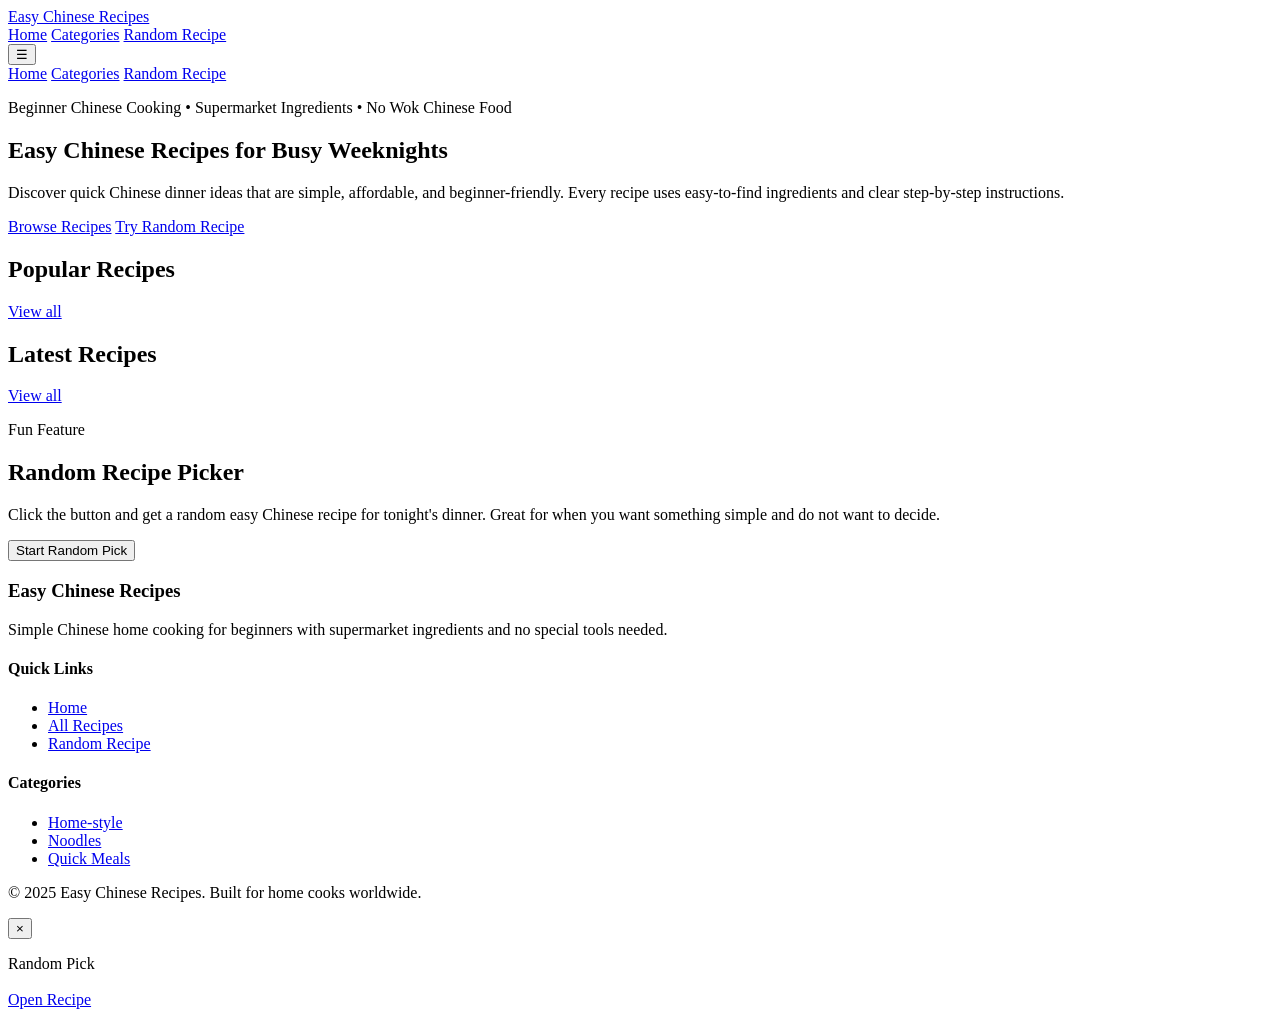
==== index.html @ 810ed9e0 "Add files via upload" ====
<!DOCTYPE html>
<html lang="en">
<head>
  <meta charset="UTF-8" />
  <meta name="viewport" content="width=device-width, initial-scale=1.0" />
  <title>Easy Chinese Recipes for Beginners | No Wok Needed</title>
  <meta name="description" content="Discover easy Chinese recipes for beginners with supermarket ingredients, no special tools, and step-by-step instructions for quick Chinese dinners." />
  <meta name="keywords" content="easy chinese recipe, beginner chinese cooking, quick chinese dinner, no wok chinese food, supermarket ingredients chinese recipe" />
  
  <!-- Open Graph -->
  <meta property="og:title" content="Easy Chinese Recipes for Beginners | No Wok Needed" />
  <meta property="og:description" content="Simple Chinese home cooking recipes with supermarket ingredients and no special tools needed." />
  <meta property="og:type" content="website" />
  <meta property="og:url" content="https://your-username.github.io/your-repo-name/" />
  <meta property="og:image" content="https://your-username.github.io/your-repo-name/og-image.jpg" />
  
  <!-- Twitter Card -->
  <meta name="twitter:card" content="summary_large_image" />
  <meta name="twitter:title" content="Easy Chinese Recipes for Beginners" />
  <meta name="twitter:description" content="Simple Chinese home cooking recipes with supermarket ingredients." />
  
  <link rel="canonical" href="https://your-username.github.io/your-repo-name/" />
  <link rel="stylesheet" href="css/style.css" />
  <link rel="preconnect" href="https://fonts.googleapis.com">
  <link rel="preconnect" href="https://fonts.gstatic.com" crossorigin>
  <link href="https://fonts.googleapis.com/css2?family=Inter:wght@400;500;600;700;800&display=swap" rel="stylesheet">
</head>
<body>
  <header class="site-header">
    <div class="container nav-wrap">
      <a class="brand" href="index.html">Easy Chinese Recipes</a>
      <nav class="nav">
        <a href="index.html" class="active">Home</a>
        <a href="categories.html">Categories</a>
        <a href="#random" id="randomBtnTop">Random Recipe</a>
      </nav>
      <button class="menu-btn" id="menuBtn" aria-label="Open menu">☰</button>
    </div>
    <div class="mobile-nav" id="mobileNav">
      <a href="index.html" class="active">Home</a>
      <a href="categories.html">Categories</a>
      <a href="#random" id="randomBtnMobile">Random Recipe</a>
    </div>
  </header>

  <main>
    <section class="hero">
      <div class="container">
        <p class="eyebrow">Beginner Chinese Cooking • Supermarket Ingredients • No Wok Chinese Food</p>
        <h1>Easy Chinese Recipes for Busy Weeknights</h1>
        <p class="hero-text">
          Discover quick Chinese dinner ideas that are simple, affordable, and beginner-friendly.
          Every recipe uses easy-to-find ingredients and clear step-by-step instructions.
        </p>
        <div class="hero-actions">
          <a href="categories.html" class="btn">Browse Recipes</a>
          <a href="#random" class="btn btn-outline" id="randomBtnHero">Try Random Recipe</a>
        </div>
      </div>
    </section>

    <section class="section">
      <div class="container">
        <div class="section-head">
          <h2>Popular Recipes</h2>
          <a href="categories.html">View all</a>
        </div>
        <div class="grid" id="popularGrid"></div>
      </div>
    </section>

    <section class="section section-alt">
      <div class="container">
        <div class="section-head">
          <h2>Latest Recipes</h2>
          <a href="categories.html">View all</a>
        </div>
        <div class="grid" id="latestGrid"></div>
      </div>
    </section>

    <section class="section random-section" id="random">
      <div class="container">
        <div class="random-box">
          <div>
            <p class="eyebrow">Fun Feature</p>
            <h2>Random Recipe Picker</h2>
            <p>
              Click the button and get a random easy Chinese recipe for tonight's dinner.
              Great for when you want something simple and do not want to decide.
            </p>
          </div>
          <button class="btn" id="randomBtn">Start Random Pick</button>
        </div>
      </div>
    </section>
  </main>

  <footer class="site-footer">
    <div class="container footer-wrap">
      <div class="footer-col">
        <h3>Easy Chinese Recipes</h3>
        <p>Simple Chinese home cooking for beginners with supermarket ingredients and no special tools needed.</p>
      </div>
      <div class="footer-col">
        <h4>Quick Links</h4>
        <ul>
          <li><a href="index.html">Home</a></li>
          <li><a href="categories.html">All Recipes</a></li>
          <li><a href="#random">Random Recipe</a></li>
        </ul>
      </div>
      <div class="footer-col">
        <h4>Categories</h4>
        <ul>
          <li><a href="categories.html?cat=home-style">Home-style</a></li>
          <li><a href="categories.html?cat=noodles">Noodles</a></li>
          <li><a href="categories.html?cat=quick-meals">Quick Meals</a></li>
        </ul>
      </div>
    </div>
    <div class="footer-bottom">
      <p>© 2025 Easy Chinese Recipes. Built for home cooks worldwide.</p>
    </div>
  </footer>

  <div class="modal" id="randomModal" aria-hidden="true">
    <div class="modal-overlay" id="modalOverlay"></div>
    <div class="modal-card">
      <button class="modal-close" id="modalClose" aria-label="Close">×</button>
      <p class="eyebrow">Random Pick</p>
      <h3 id="modalTitle"></h3>
      <p id="modalDesc"></p>
      <div class="modal-meta" id="modalMeta"></div>
      <a id="modalLink" class="btn" href="#">Open Recipe</a>
    </div>
  </div>

  <script src="js/data.js"></script>
  <script src="js/main.js"></script>
</body>
</html>
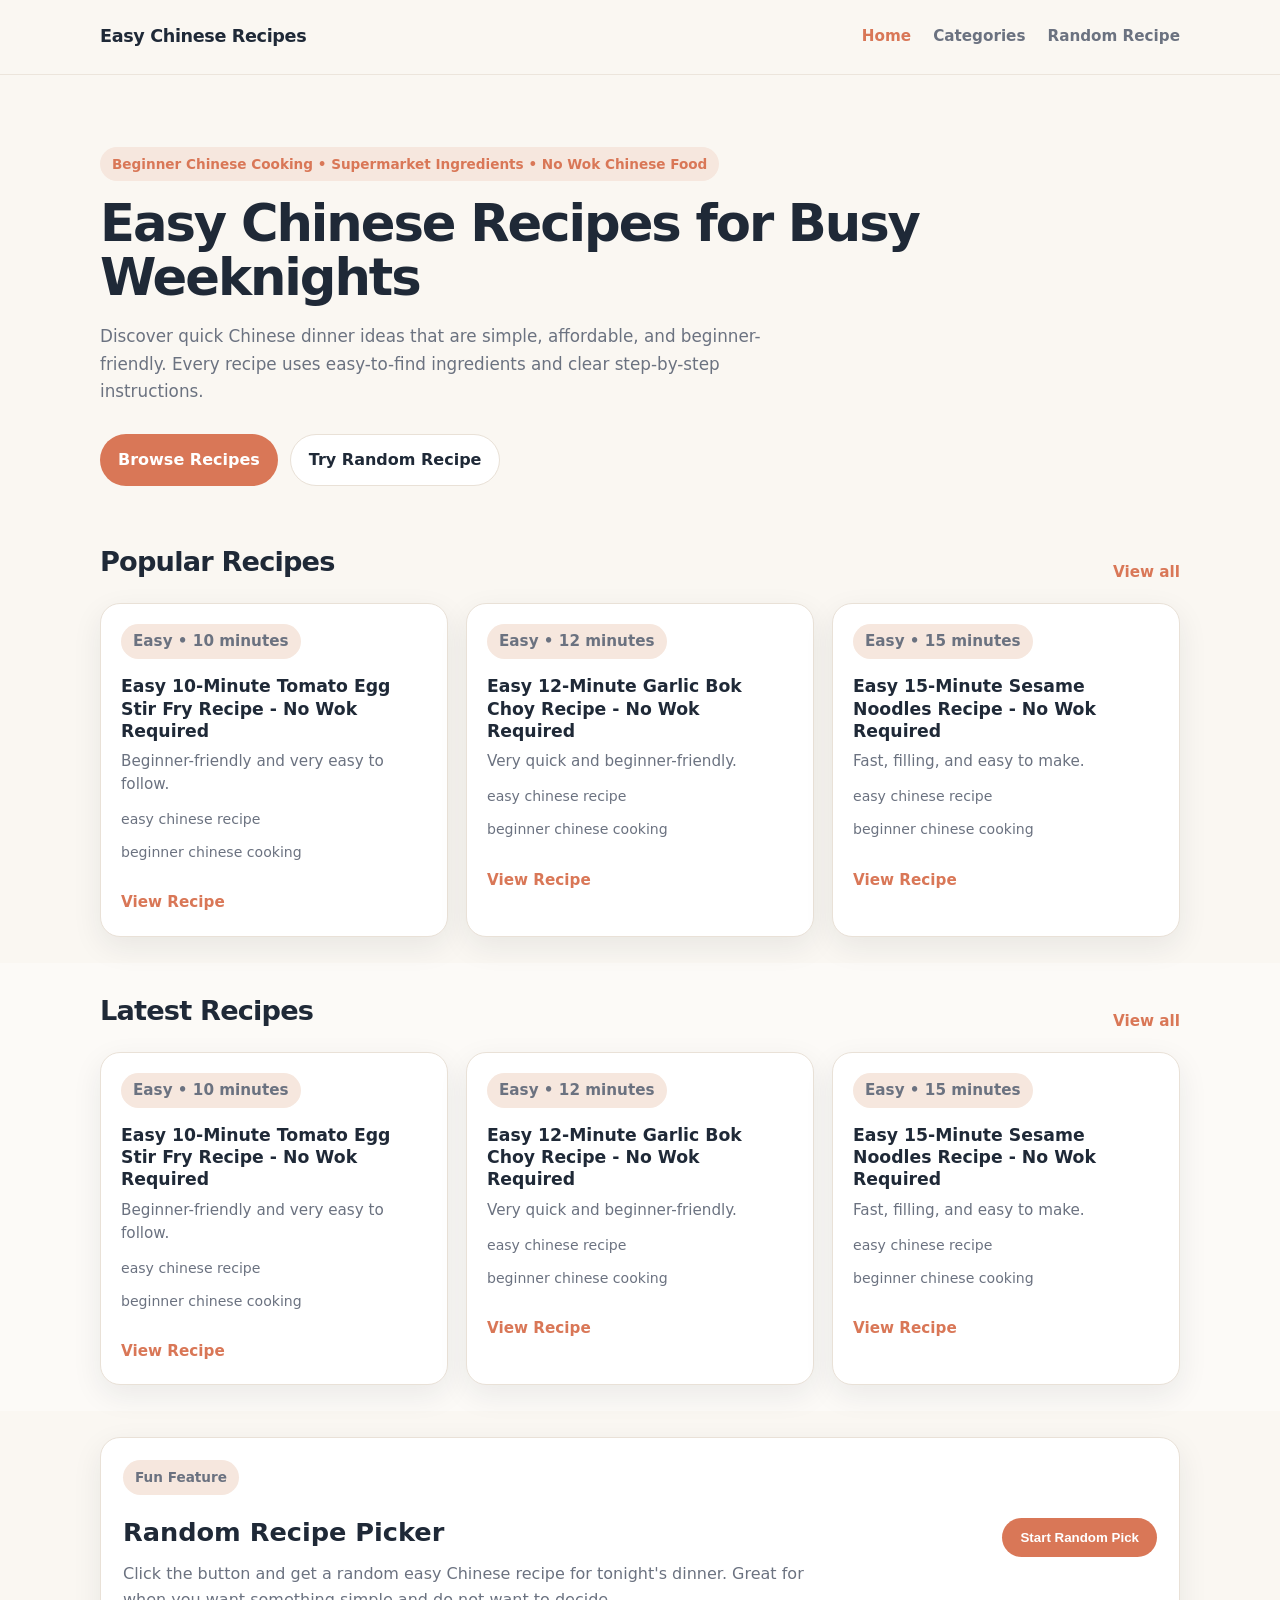
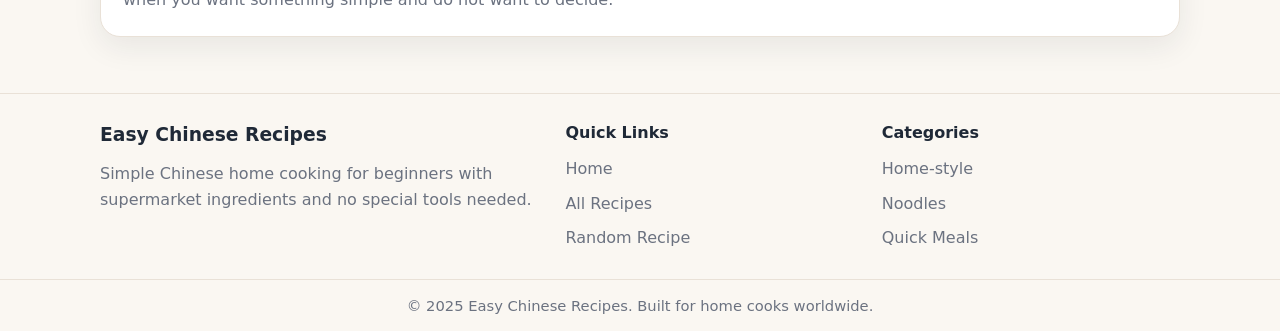
==== commit d2049614: "Update index.html" ====
--- a/index.html
+++ b/index.html
@@ -20,7 +20,7 @@
   <meta name="twitter:description" content="Simple Chinese home cooking recipes with supermarket ingredients." />
   
   <link rel="canonical" href="https://your-username.github.io/your-repo-name/" />
-  <link rel="stylesheet" href="css/style.css" />
+  <link rel="stylesheet" href="style.css" />
   <link rel="preconnect" href="https://fonts.googleapis.com">
   <link rel="preconnect" href="https://fonts.gstatic.com" crossorigin>
   <link href="https://fonts.googleapis.com/css2?family=Inter:wght@400;500;600;700;800&display=swap" rel="stylesheet">
@@ -136,7 +136,7 @@
     </div>
   </div>
 
-  <script src="js/data.js"></script>
-  <script src="js/main.js"></script>
+  <script src="data.js"></script>
+  <script src="main.js"></script>
 </body>
 </html>
--- a/style.css
+++ b/style.css
@@ -0,0 +1,589 @@
+/* =========================================================
+   Easy Chinese Recipes
+   Clean, minimal, SEO-friendly styling
+   ========================================================= */
+
+:root {
+  --bg: #faf7f2;
+  --card: #ffffff;
+  --text: #1f2937;
+  --muted: #6b7280;
+  --line: #e9e1d7;
+  --brand: #d97757;
+  --brand-dark: #c86444;
+  --soft: #f6e7de;
+  --shadow: 0 10px 30px rgba(31, 41, 55, 0.08);
+  --radius: 20px;
+  --container: 1120px;
+}
+
+* {
+  box-sizing: border-box;
+  margin: 0;
+  padding: 0;
+}
+
+html {
+  scroll-behavior: smooth;
+}
+
+body {
+  font-family: "Inter", system-ui, -apple-system, BlinkMacSystemFont, "Segoe UI", sans-serif;
+  color: var(--text);
+  background: var(--bg);
+  line-height: 1.65;
+}
+
+a {
+  text-decoration: none;
+  color: inherit;
+  transition: color 0.2s ease;
+}
+
+img {
+  max-width: 100%;
+  display: block;
+}
+
+.container {
+  max-width: var(--container);
+  margin: 0 auto;
+  padding: 0 20px;
+}
+
+/* ===== Header ===== */
+.site-header {
+  position: sticky;
+  top: 0;
+  z-index: 1000;
+  background: rgba(250, 247, 242, 0.92);
+  backdrop-filter: blur(14px);
+  border-bottom: 1px solid rgba(233, 225, 215, 0.8);
+}
+
+.nav-wrap {
+  height: 74px;
+  display: flex;
+  align-items: center;
+  justify-content: space-between;
+  gap: 16px;
+}
+
+.brand {
+  font-weight: 800;
+  font-size: 1.1rem;
+  letter-spacing: -0.02em;
+  color: var(--text);
+  white-space: nowrap;
+}
+
+.nav {
+  display: flex;
+  gap: 22px;
+  align-items: center;
+}
+
+.nav a {
+  color: var(--muted);
+  font-weight: 600;
+  font-size: 0.95rem;
+}
+
+.nav a.active,
+.nav a:hover {
+  color: var(--brand);
+}
+
+.menu-btn {
+  display: none;
+  border: 1px solid var(--line);
+  background: #fff;
+  border-radius: 12px;
+  width: 42px;
+  height: 42px;
+  cursor: pointer;
+  font-size: 20px;
+  color: var(--text);
+}
+
+.mobile-nav {
+  display: none;
+  flex-direction: column;
+  gap: 12px;
+  padding: 14px 20px 20px;
+  border-top: 1px solid var(--line);
+  background: rgba(250, 247, 242, 0.98);
+}
+
+.mobile-nav a {
+  color: var(--muted);
+  font-weight: 600;
+}
+
+.mobile-nav a.active,
+.mobile-nav a:hover {
+  color: var(--brand);
+}
+
+/* ===== Hero ===== */
+.hero {
+  padding: 72px 0 28px;
+}
+
+.eyebrow {
+  display: inline-block;
+  color: var(--brand);
+  background: var(--soft);
+  padding: 6px 12px;
+  border-radius: 999px;
+  font-size: 0.85rem;
+  font-weight: 700;
+  margin-bottom: 16px;
+}
+
+.hero h1 {
+  font-size: clamp(2.2rem, 4vw, 4rem);
+  line-height: 1.05;
+  letter-spacing: -0.04em;
+  max-width: 820px;
+}
+
+.hero-text {
+  max-width: 720px;
+  margin-top: 18px;
+  color: var(--muted);
+  font-size: 1.05rem;
+}
+
+.hero-actions {
+  display: flex;
+  gap: 12px;
+  flex-wrap: wrap;
+  margin-top: 28px;
+}
+
+/* ===== Buttons ===== */
+.btn {
+  display: inline-flex;
+  align-items: center;
+  justify-content: center;
+  border: none;
+  border-radius: 999px;
+  background: var(--brand);
+  color: #fff;
+  padding: 12px 18px;
+  font-weight: 700;
+  cursor: pointer;
+  transition: all 0.2s ease;
+}
+
+.btn:hover {
+  background: var(--brand-dark);
+  transform: translateY(-1px);
+}
+
+.btn-outline {
+  background: #fff;
+  color: var(--text);
+  border: 1px solid var(--line);
+}
+
+.btn-outline:hover {
+  border-color: var(--brand);
+  color: var(--brand);
+  background: var(--soft);
+}
+
+/* ===== Sections ===== */
+.section {
+  padding: 26px 0;
+}
+
+.section-alt {
+  background: rgba(255, 255, 255, 0.35);
+}
+
+.section-head,
+.page-head {
+  display: flex;
+  align-items: end;
+  justify-content: space-between;
+  gap: 14px;
+  margin-bottom: 18px;
+}
+
+.section-head h2,
+.page-head h1 {
+  font-size: 1.7rem;
+  letter-spacing: -0.03em;
+}
+
+.section-head a {
+  color: var(--brand);
+  font-weight: 700;
+  font-size: 0.95rem;
+}
+
+.section-head a:hover {
+  color: var(--brand-dark);
+}
+
+.page-head p {
+  color: var(--muted);
+  margin-top: 8px;
+}
+
+/* ===== Grid ===== */
+.grid {
+  display: grid;
+  grid-template-columns: repeat(3, minmax(0, 1fr));
+  gap: 18px;
+}
+
+.card {
+  background: var(--card);
+  border: 1px solid var(--line);
+  border-radius: var(--radius);
+  box-shadow: var(--shadow);
+  padding: 20px;
+  transition: transform 0.2s ease, box-shadow 0.2s ease;
+}
+
+.card:hover {
+  transform: translateY(-2px);
+  box-shadow: 0 12px 36px rgba(31, 41, 55, 0.12);
+}
+
+.recipe-card h3 {
+  font-size: 1.08rem;
+  margin-bottom: 8px;
+  line-height: 1.3;
+}
+
+.meta {
+  display: flex;
+  gap: 10px;
+  flex-wrap: wrap;
+  margin: 12px 0;
+  color: var(--muted);
+  font-size: 0.88rem;
+}
+
+.card p {
+  color: var(--muted);
+  font-size: 0.95rem;
+  line-height: 1.5;
+}
+
+.card .link {
+  display: inline-block;
+  margin-top: 14px;
+  color: var(--brand);
+  font-weight: 700;
+  font-size: 0.95rem;
+}
+
+.card .link:hover {
+  color: var(--brand-dark);
+}
+
+/* ===== Chips ===== */
+.chips {
+  display: flex;
+  flex-wrap: wrap;
+  gap: 10px;
+  margin-bottom: 18px;
+}
+
+.chip {
+  border: 1px solid var(--line);
+  background: #fff;
+  border-radius: 999px;
+  padding: 10px 14px;
+  font-weight: 700;
+  cursor: pointer;
+  color: var(--muted);
+  font-size: 0.9rem;
+  transition: all 0.2s ease;
+}
+
+.chip.active,
+.chip:hover {
+  background: var(--brand);
+  color: #fff;
+  border-color: var(--brand);
+}
+
+/* ===== Random Section ===== */
+.random-box {
+  display: flex;
+  justify-content: space-between;
+  align-items: center;
+  gap: 18px;
+  background: #fff;
+  border: 1px solid var(--line);
+  border-radius: var(--radius);
+  padding: 22px;
+  box-shadow: var(--shadow);
+}
+
+.random-box h2 {
+  font-size: 1.6rem;
+  margin-bottom: 8px;
+}
+
+.random-box p {
+  color: var(--muted);
+  max-width: 700px;
+}
+
+/* ===== Recipe Article ===== */
+.recipe-container {
+  max-width: 900px;
+}
+
+.recipe-article {
+  background: #fff;
+  border: 1px solid var(--line);
+  border-radius: var(--radius);
+  box-shadow: var(--shadow);
+  padding: 28px;
+}
+
+.recipe-article h1 {
+  font-size: clamp(2rem, 3vw, 3rem);
+  line-height: 1.08;
+  letter-spacing: -0.04em;
+}
+
+.recipe-lead {
+  color: var(--muted);
+  margin: 14px 0 18px;
+  font-size: 1.02rem;
+}
+
+.badges {
+  display: flex;
+  flex-wrap: wrap;
+  gap: 10px;
+  margin: 18px 0 24px;
+}
+
+.badge {
+  background: var(--soft);
+  color: var(--brand);
+  padding: 8px 12px;
+  border-radius: 999px;
+  font-weight: 700;
+  font-size: 0.9rem;
+}
+
+.section-block {
+  margin-top: 28px;
+}
+
+.section-block h2 {
+  font-size: 1.35rem;
+  margin-bottom: 14px;
+}
+
+.section-block h3 {
+  font-size: 1.08rem;
+  margin: 18px 0 10px;
+}
+
+ul,
+ol {
+  padding-left: 20px;
+}
+
+li {
+  margin-bottom: 8px;
+}
+
+.note {
+  margin-top: 12px;
+  padding: 14px 16px;
+  border-left: 4px solid var(--brand);
+  background: #fff7f2;
+  border-radius: 12px;
+  color: #5b463a;
+}
+
+.step {
+  padding: 14px 0;
+  border-bottom: 1px solid var(--line);
+}
+
+.step:last-child {
+  border-bottom: none;
+}
+
+.step strong {
+  display: block;
+  margin-bottom: 6px;
+}
+
+.small-muted {
+  color: var(--muted);
+  font-size: 0.95rem;
+}
+
+/* ===== Footer ===== */
+.site-footer {
+  margin-top: 30px;
+  border-top: 1px solid var(--line);
+  padding: 26px 0 12px;
+  color: var(--muted);
+}
+
+.footer-wrap {
+  display: grid;
+  grid-template-columns: 1.5fr 1fr 1fr;
+  gap: 18px;
+  align-items: start;
+}
+
+.footer-col h3,
+.footer-col h4 {
+  color: var(--text);
+  margin-bottom: 10px;
+}
+
+.footer-col p,
+.footer-col li {
+  color: var(--muted);
+  margin-bottom: 8px;
+}
+
+.footer-col ul {
+  list-style: none;
+  padding-left: 0;
+}
+
+.footer-col a:hover {
+  color: var(--brand);
+}
+
+.footer-bottom {
+  margin-top: 20px;
+  padding-top: 14px;
+  border-top: 1px solid var(--line);
+  text-align: center;
+  font-size: 0.92rem;
+}
+
+/* ===== Modal ===== */
+.modal {
+  display: none;
+  position: fixed;
+  inset: 0;
+  z-index: 3000;
+  align-items: center;
+  justify-content: center;
+  padding: 20px;
+}
+
+.modal-overlay {
+  position: absolute;
+  inset: 0;
+  background: rgba(17, 24, 39, 0.55);
+}
+
+.modal-card {
+  position: relative;
+  z-index: 1;
+  width: min(480px, 100%);
+  background: #fff;
+  border-radius: 24px;
+  padding: 24px;
+  box-shadow: var(--shadow);
+}
+
+.modal-close {
+  position: absolute;
+  top: 12px;
+  right: 14px;
+  border: none;
+  background: none;
+  font-size: 28px;
+  line-height: 1;
+  cursor: pointer;
+  color: var(--muted);
+}
+
+.modal-card h3 {
+  margin-bottom: 10px;
+  font-size: 1.4rem;
+}
+
+.modal-card p {
+  color: var(--muted);
+  margin-bottom: 14px;
+}
+
+.modal-meta {
+  margin-bottom: 14px;
+  color: var(--muted);
+  font-size: 0.92rem;
+}
+
+/* ===== Responsive ===== */
+@media (max-width: 900px) {
+  .grid {
+    grid-template-columns: repeat(2, minmax(0, 1fr));
+  }
+
+  .random-box {
+    flex-direction: column;
+    align-items: flex-start;
+  }
+
+  .footer-wrap {
+    grid-template-columns: 1fr;
+  }
+}
+
+@media (max-width: 720px) {
+  .nav {
+    display: none;
+  }
+
+  .menu-btn {
+    display: inline-flex;
+    align-items: center;
+    justify-content: center;
+  }
+
+  .mobile-nav.show {
+    display: flex;
+  }
+
+  .grid {
+    grid-template-columns: 1fr;
+  }
+
+  .section-head,
+  .page-head {
+    align-items: start;
+    flex-direction: column;
+  }
+
+  .recipe-article {
+    padding: 20px;
+  }
+
+  .hero {
+    padding-top: 56px;
+  }
+
+  .hero-actions {
+    flex-direction: column;
+    align-items: stretch;
+  }
+
+  .btn,
+  .btn-outline {
+    width: 100%;
+  }
+}
